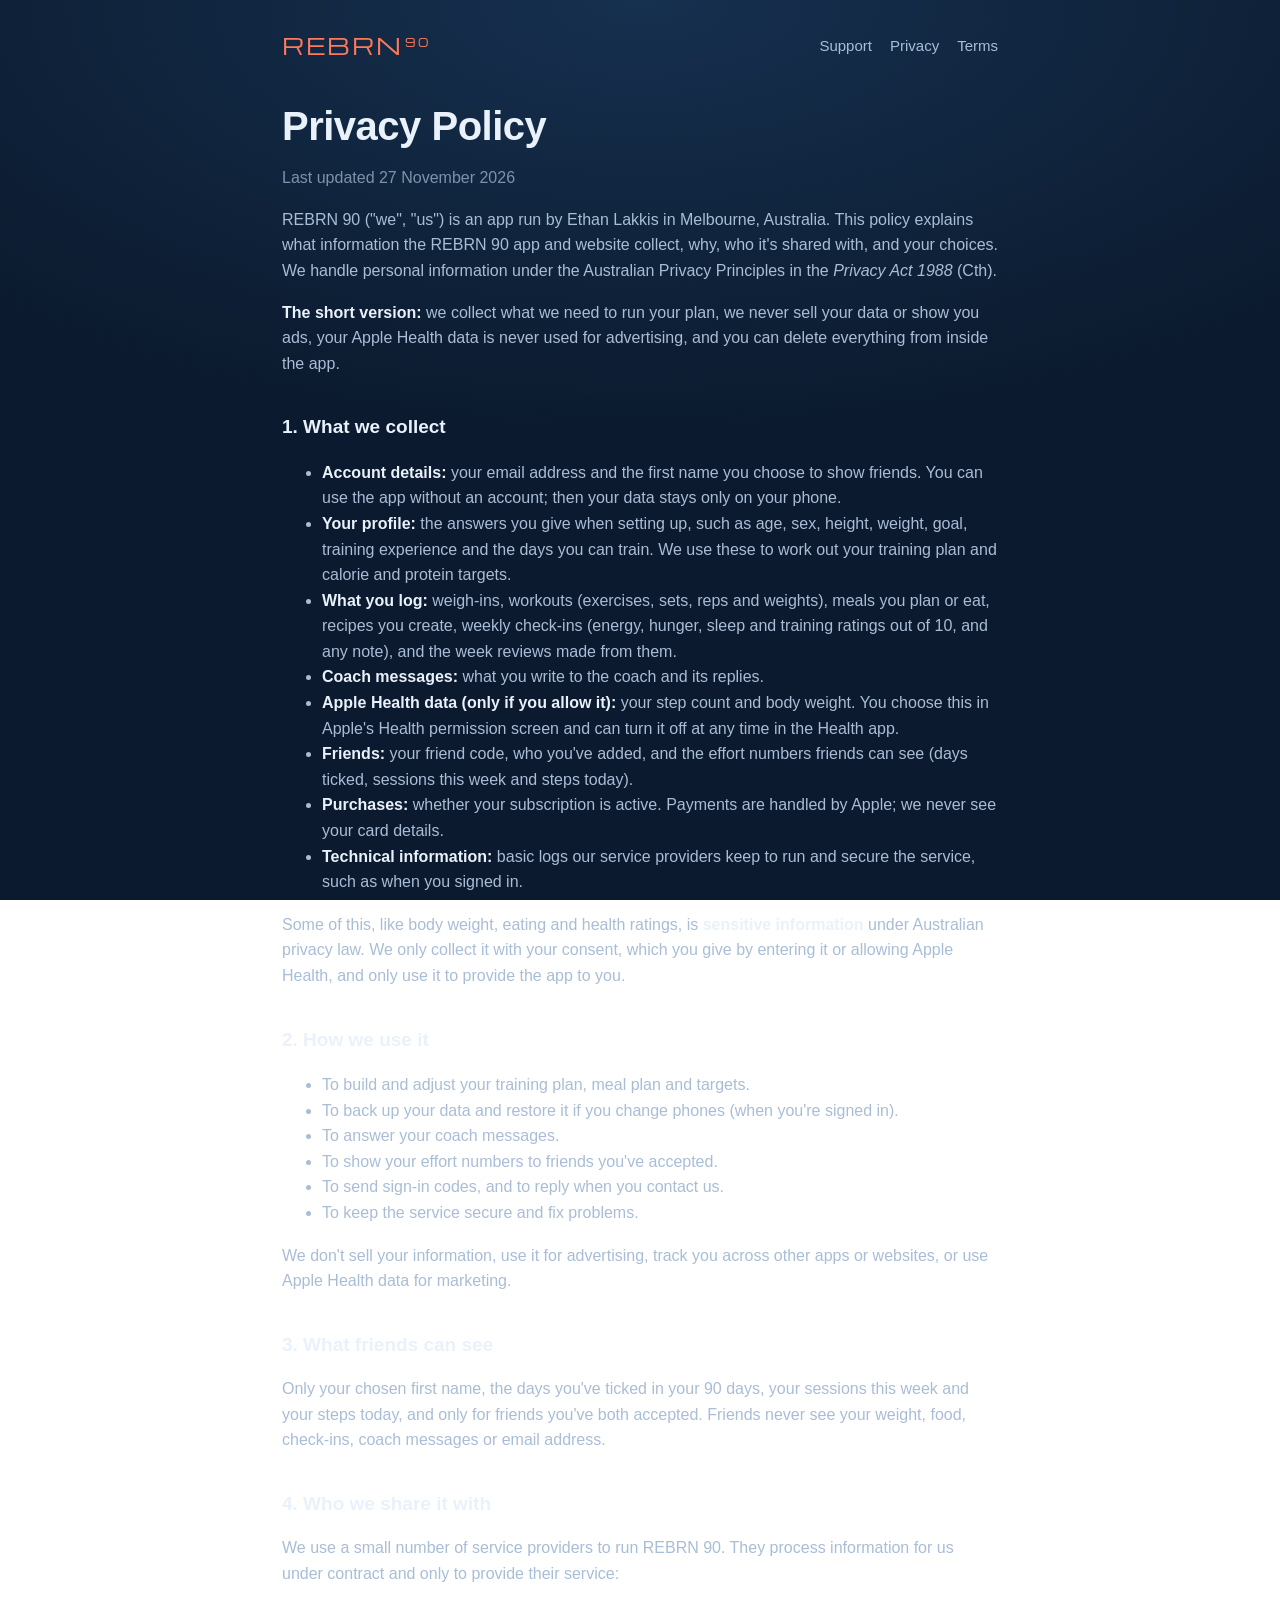
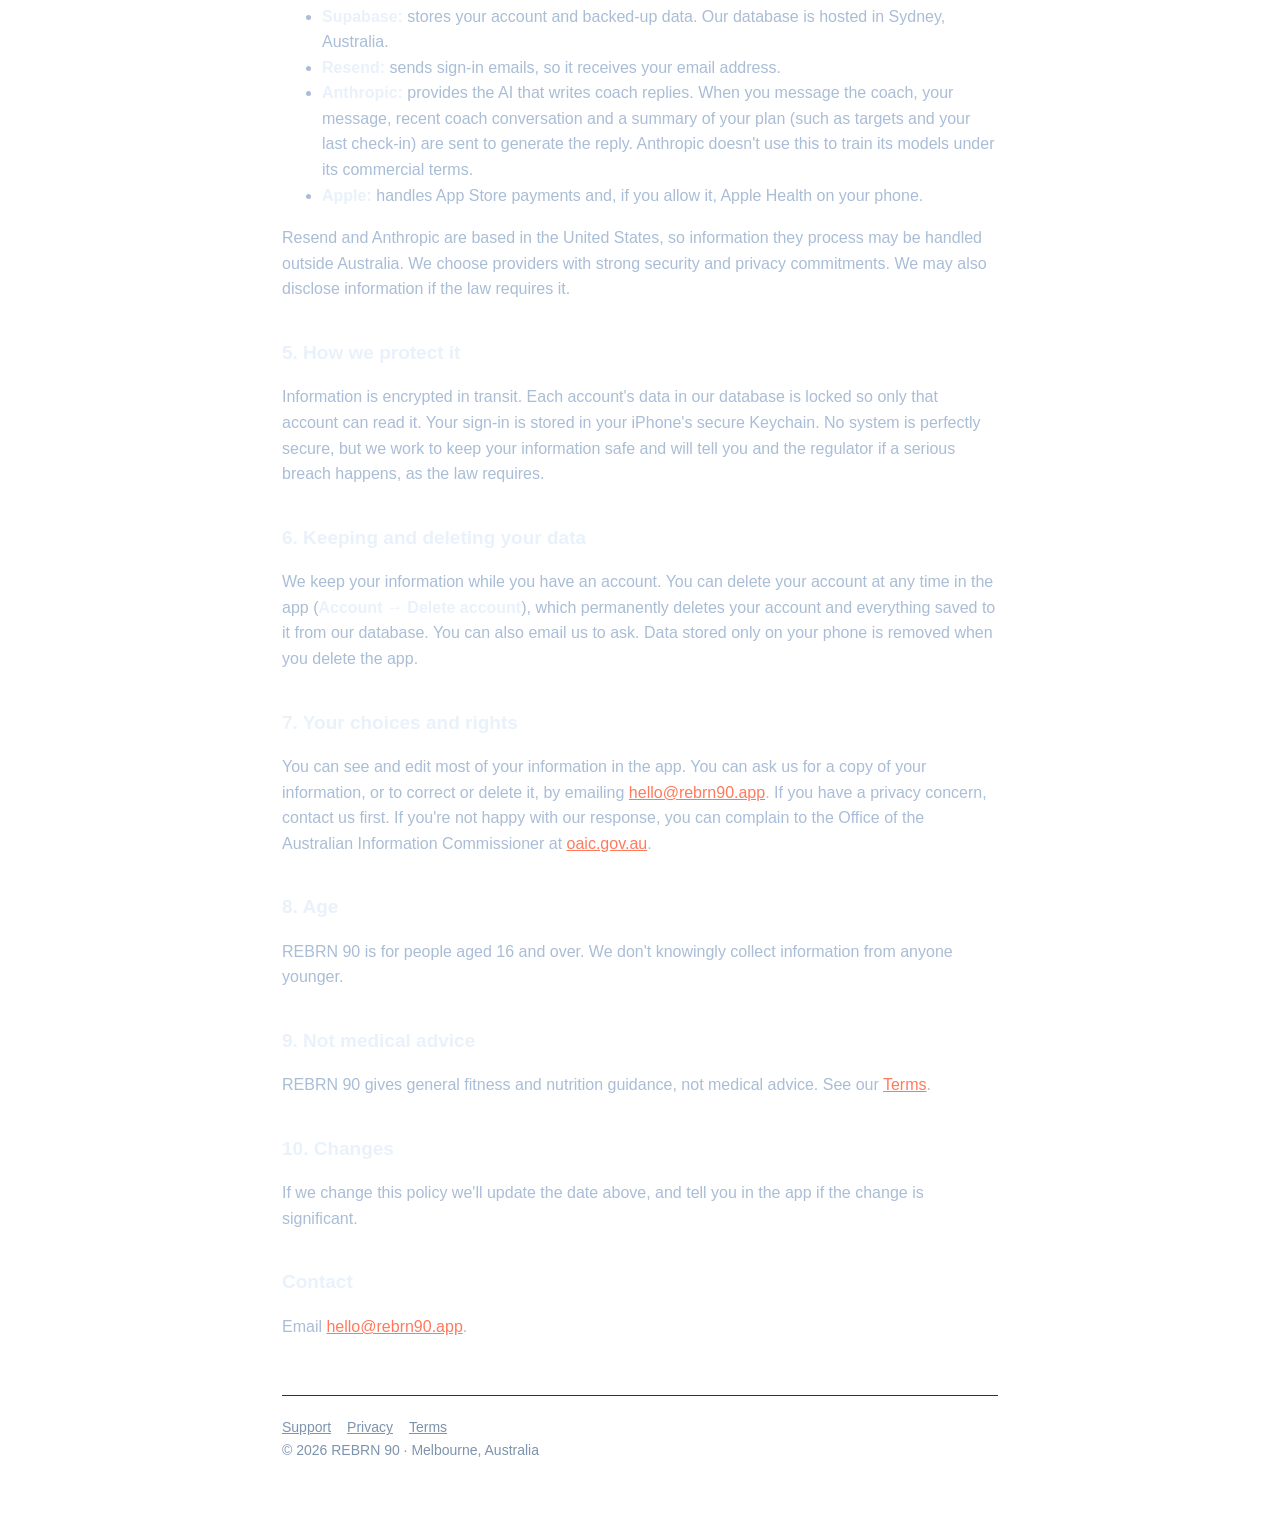
==== privacy.html @ 6eec84bf "Create privacy.html" ====
<!doctype html><html lang="en-AU"><head><meta charset="utf-8"><meta name="viewport" content="width=device-width,initial-scale=1"><link rel="preconnect" href="https://fonts.googleapis.com"><link href="https://fonts.googleapis.com/css2?family=Michroma&display=swap" rel="stylesheet"><link rel="stylesheet" href="/style.css"><title>Privacy Policy · REBRN 90</title><meta name="description" content="How REBRN 90 collects, uses and protects your information."></head>
<body><div class="wrap"><header><a class="mark" href="/">REBRN<sup>90</sup></a><nav><a href="/support">Support</a><a href="/privacy">Privacy</a><a href="/terms">Terms</a></nav></header>
<main class="legal">

<h1>Privacy Policy</h1>
<p class="updated">Last updated 27 November 2026</p>
<p>REBRN 90 ("we", "us") is an app run by Ethan Lakkis in Melbourne, Australia. This policy explains what information the REBRN 90 app and website collect, why, who it's shared with, and your choices. We handle personal information under the Australian Privacy Principles in the <em>Privacy Act 1988</em> (Cth).</p>
<p><strong>The short version:</strong> we collect what we need to run your plan, we never sell your data or show you ads, your Apple Health data is never used for advertising, and you can delete everything from inside the app.</p>

<h2>1. What we collect</h2>
<ul>
<li><strong>Account details:</strong> your email address and the first name you choose to show friends. You can use the app without an account; then your data stays only on your phone.</li>
<li><strong>Your profile:</strong> the answers you give when setting up, such as age, sex, height, weight, goal, training experience and the days you can train. We use these to work out your training plan and calorie and protein targets.</li>
<li><strong>What you log:</strong> weigh-ins, workouts (exercises, sets, reps and weights), meals you plan or eat, recipes you create, weekly check-ins (energy, hunger, sleep and training ratings out of 10, and any note), and the week reviews made from them.</li>
<li><strong>Coach messages:</strong> what you write to the coach and its replies.</li>
<li><strong>Apple Health data (only if you allow it):</strong> your step count and body weight. You choose this in Apple's Health permission screen and can turn it off at any time in the Health app.</li>
<li><strong>Friends:</strong> your friend code, who you've added, and the effort numbers friends can see (days ticked, sessions this week and steps today).</li>
<li><strong>Purchases:</strong> whether your subscription is active. Payments are handled by Apple; we never see your card details.</li>
<li><strong>Technical information:</strong> basic logs our service providers keep to run and secure the service, such as when you signed in.</li>
</ul>
<p>Some of this, like body weight, eating and health ratings, is <strong>sensitive information</strong> under Australian privacy law. We only collect it with your consent, which you give by entering it or allowing Apple Health, and only use it to provide the app to you.</p>

<h2>2. How we use it</h2>
<ul>
<li>To build and adjust your training plan, meal plan and targets.</li>
<li>To back up your data and restore it if you change phones (when you're signed in).</li>
<li>To answer your coach messages.</li>
<li>To show your effort numbers to friends you've accepted.</li>
<li>To send sign-in codes, and to reply when you contact us.</li>
<li>To keep the service secure and fix problems.</li>
</ul>
<p>We don't sell your information, use it for advertising, track you across other apps or websites, or use Apple Health data for marketing.</p>

<h2>3. What friends can see</h2>
<p>Only your chosen first name, the days you've ticked in your 90 days, your sessions this week and your steps today, and only for friends you've both accepted. Friends never see your weight, food, check-ins, coach messages or email address.</p>

<h2>4. Who we share it with</h2>
<p>We use a small number of service providers to run REBRN 90. They process information for us under contract and only to provide their service:</p>
<ul>
<li><strong>Supabase:</strong> stores your account and backed-up data. Our database is hosted in Sydney, Australia.</li>
<li><strong>Resend:</strong> sends sign-in emails, so it receives your email address.</li>
<li><strong>Anthropic:</strong> provides the AI that writes coach replies. When you message the coach, your message, recent coach conversation and a summary of your plan (such as targets and your last check-in) are sent to generate the reply. Anthropic doesn't use this to train its models under its commercial terms.</li>
<li><strong>Apple:</strong> handles App Store payments and, if you allow it, Apple Health on your phone.</li>
</ul>
<p>Resend and Anthropic are based in the United States, so information they process may be handled outside Australia. We choose providers with strong security and privacy commitments. We may also disclose information if the law requires it.</p>

<h2>5. How we protect it</h2>
<p>Information is encrypted in transit. Each account's data in our database is locked so only that account can read it. Your sign-in is stored in your iPhone's secure Keychain. No system is perfectly secure, but we work to keep your information safe and will tell you and the regulator if a serious breach happens, as the law requires.</p>

<h2>6. Keeping and deleting your data</h2>
<p>We keep your information while you have an account. You can delete your account at any time in the app (<strong>Account → Delete account</strong>), which permanently deletes your account and everything saved to it from our database. You can also email us to ask. Data stored only on your phone is removed when you delete the app.</p>

<h2>7. Your choices and rights</h2>
<p>You can see and edit most of your information in the app. You can ask us for a copy of your information, or to correct or delete it, by emailing <a href="mailto:hello@rebrn90.app">hello@rebrn90.app</a>. If you have a privacy concern, contact us first. If you're not happy with our response, you can complain to the Office of the Australian Information Commissioner at <a href="https://www.oaic.gov.au">oaic.gov.au</a>.</p>

<h2>8. Age</h2>
<p>REBRN 90 is for people aged 16 and over. We don't knowingly collect information from anyone younger.</p>

<h2>9. Not medical advice</h2>
<p>REBRN 90 gives general fitness and nutrition guidance, not medical advice. See our <a href="/terms">Terms</a>.</p>

<h2>10. Changes</h2>
<p>If we change this policy we'll update the date above, and tell you in the app if the change is significant.</p>

<h2>Contact</h2>
<p>Email <a href="mailto:hello@rebrn90.app">hello@rebrn90.app</a>.</p>

</main>
<footer><a href="/support">Support</a><a href="/privacy">Privacy</a><a href="/terms">Terms</a><br>© 2026 REBRN 90 · Melbourne, Australia</footer></div></body></html>
---- style.css ----
:root{--bg:#0b1a2e;--card:#12263f;--text:#e9f1fb;--sub:#a9bdd6;--dim:#7d93ad;--coral:#ff7a5c;--teal:#8ccbc0;--line:#1f3755}
*{box-sizing:border-box}
html{-webkit-text-size-adjust:100%}
body{margin:0;background:radial-gradient(120% 80% at 50% 0%,#16304f 0%,var(--bg) 60%) fixed;color:var(--text);font:17px/1.6 -apple-system,BlinkMacSystemFont,"Segoe UI",Helvetica,Arial,sans-serif}
a{color:var(--coral)}
.wrap{max-width:760px;margin:0 auto;padding:28px 22px 64px}
header{display:flex;align-items:center;justify-content:space-between;gap:16px;margin-bottom:40px}
.mark{font-family:Michroma,-apple-system,sans-serif;font-size:22px;letter-spacing:2px;color:var(--coral);text-decoration:none}
.mark sup{font-size:11px;margin-left:2px}
nav a{color:var(--sub);text-decoration:none;margin-left:18px;font-size:15px}
nav a:hover{color:var(--text)}
h1{font-size:40px;line-height:1.15;margin:0 0 16px;letter-spacing:-.5px}
h2{font-size:22px;margin:36px 0 10px}
h3{font-size:17px;margin:22px 0 6px}
p,li{color:var(--sub)}
strong{color:var(--text)}
.lead{font-size:20px;color:var(--sub);margin:0 0 28px}
.badge{display:inline-block;background:var(--coral);color:var(--bg);font-weight:700;padding:13px 24px;border-radius:28px;text-decoration:none}
.note{font-size:14px;color:var(--dim);margin-top:12px}
.grid{display:grid;grid-template-columns:repeat(auto-fit,minmax(220px,1fr));gap:14px;margin:36px 0}
.card{background:var(--card);border:1px solid var(--line);border-radius:20px;padding:20px}
.card h3{margin:0 0 6px;color:var(--text)}
.card p{margin:0;font-size:15px}
.dots{display:grid;grid-template-columns:repeat(15,1fr);gap:5px;max-width:360px;margin:8px 0 30px}
.dots i{aspect-ratio:1;border-radius:4px;background:#1c2f49}
.dots i.on{background:var(--coral)}
.legal h2{font-size:19px}
.legal p,.legal li{font-size:16px}
.updated{color:var(--dim);font-size:14px}
footer{border-top:1px solid var(--line);margin-top:56px;padding-top:20px;font-size:14px;color:var(--dim)}
footer a{color:var(--dim);margin-right:16px}
@media (max-width:520px){h1{font-size:32px}nav a{margin-left:12px}}
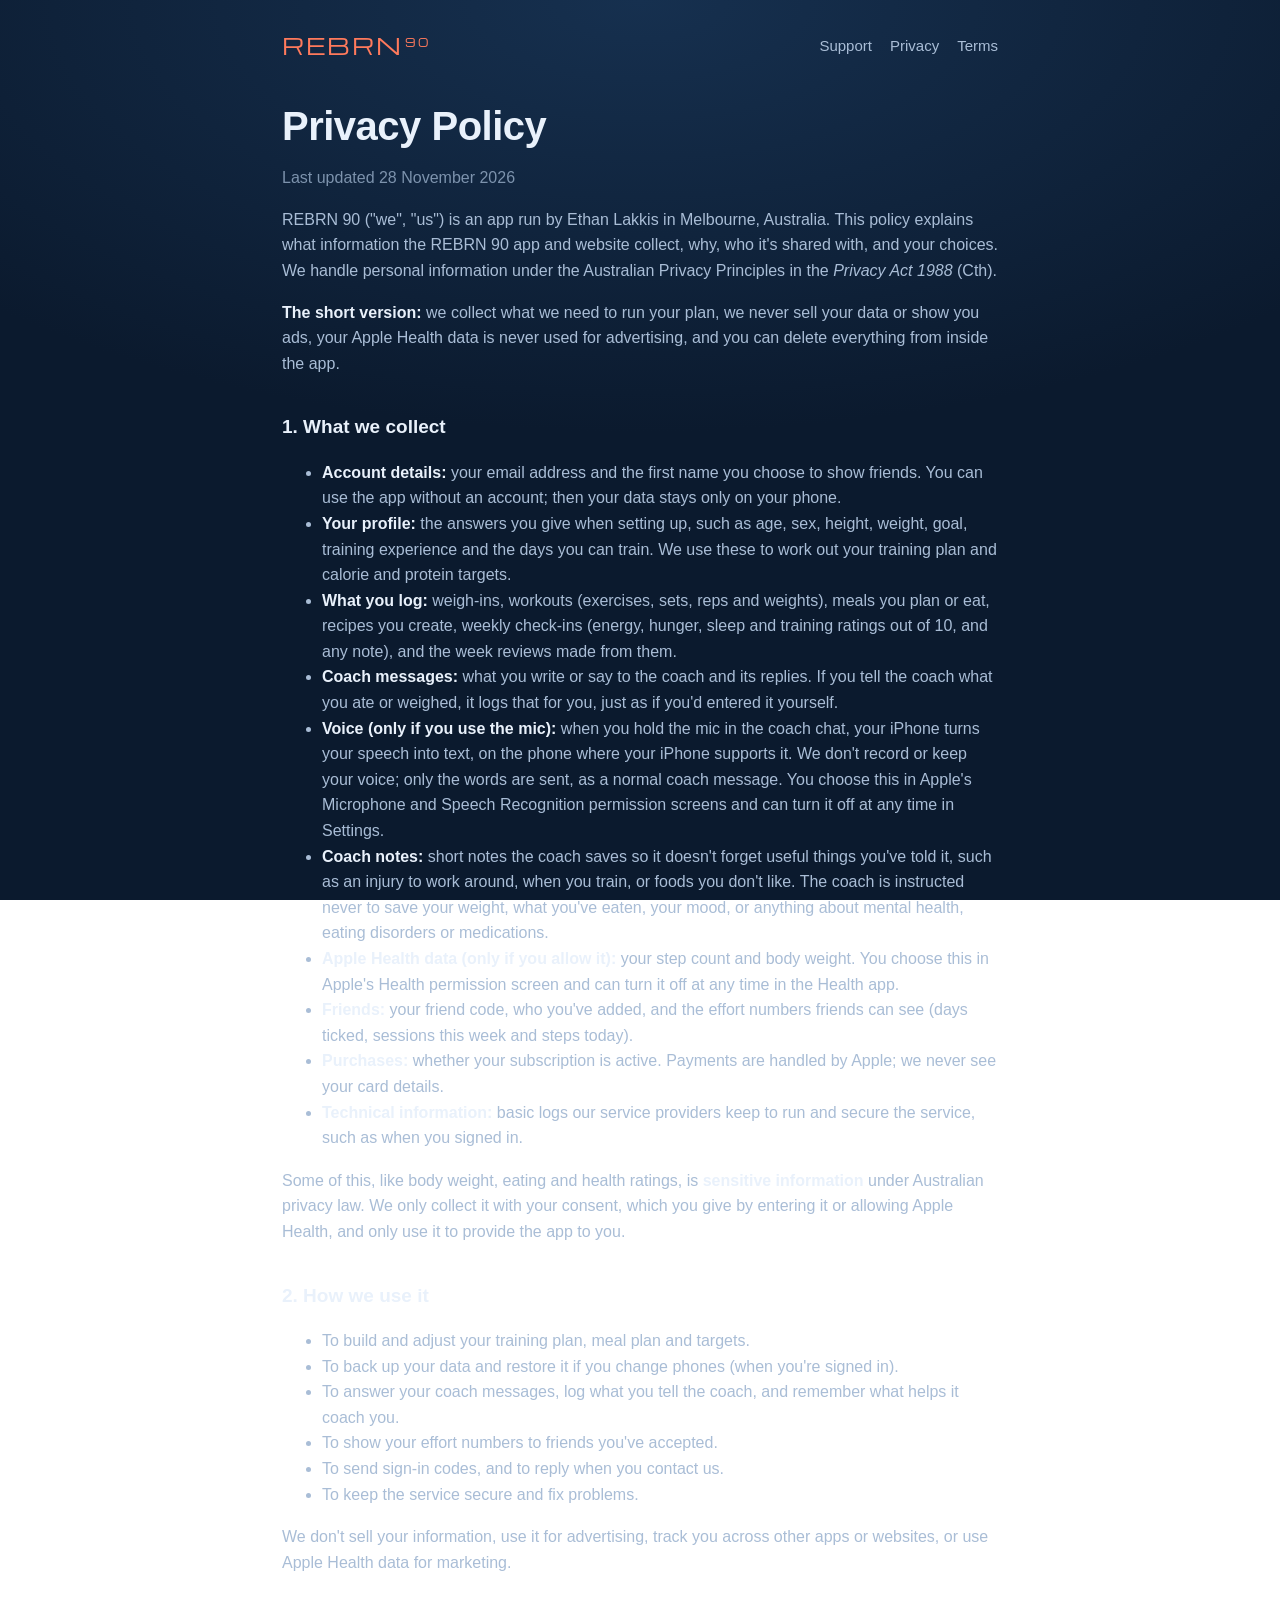
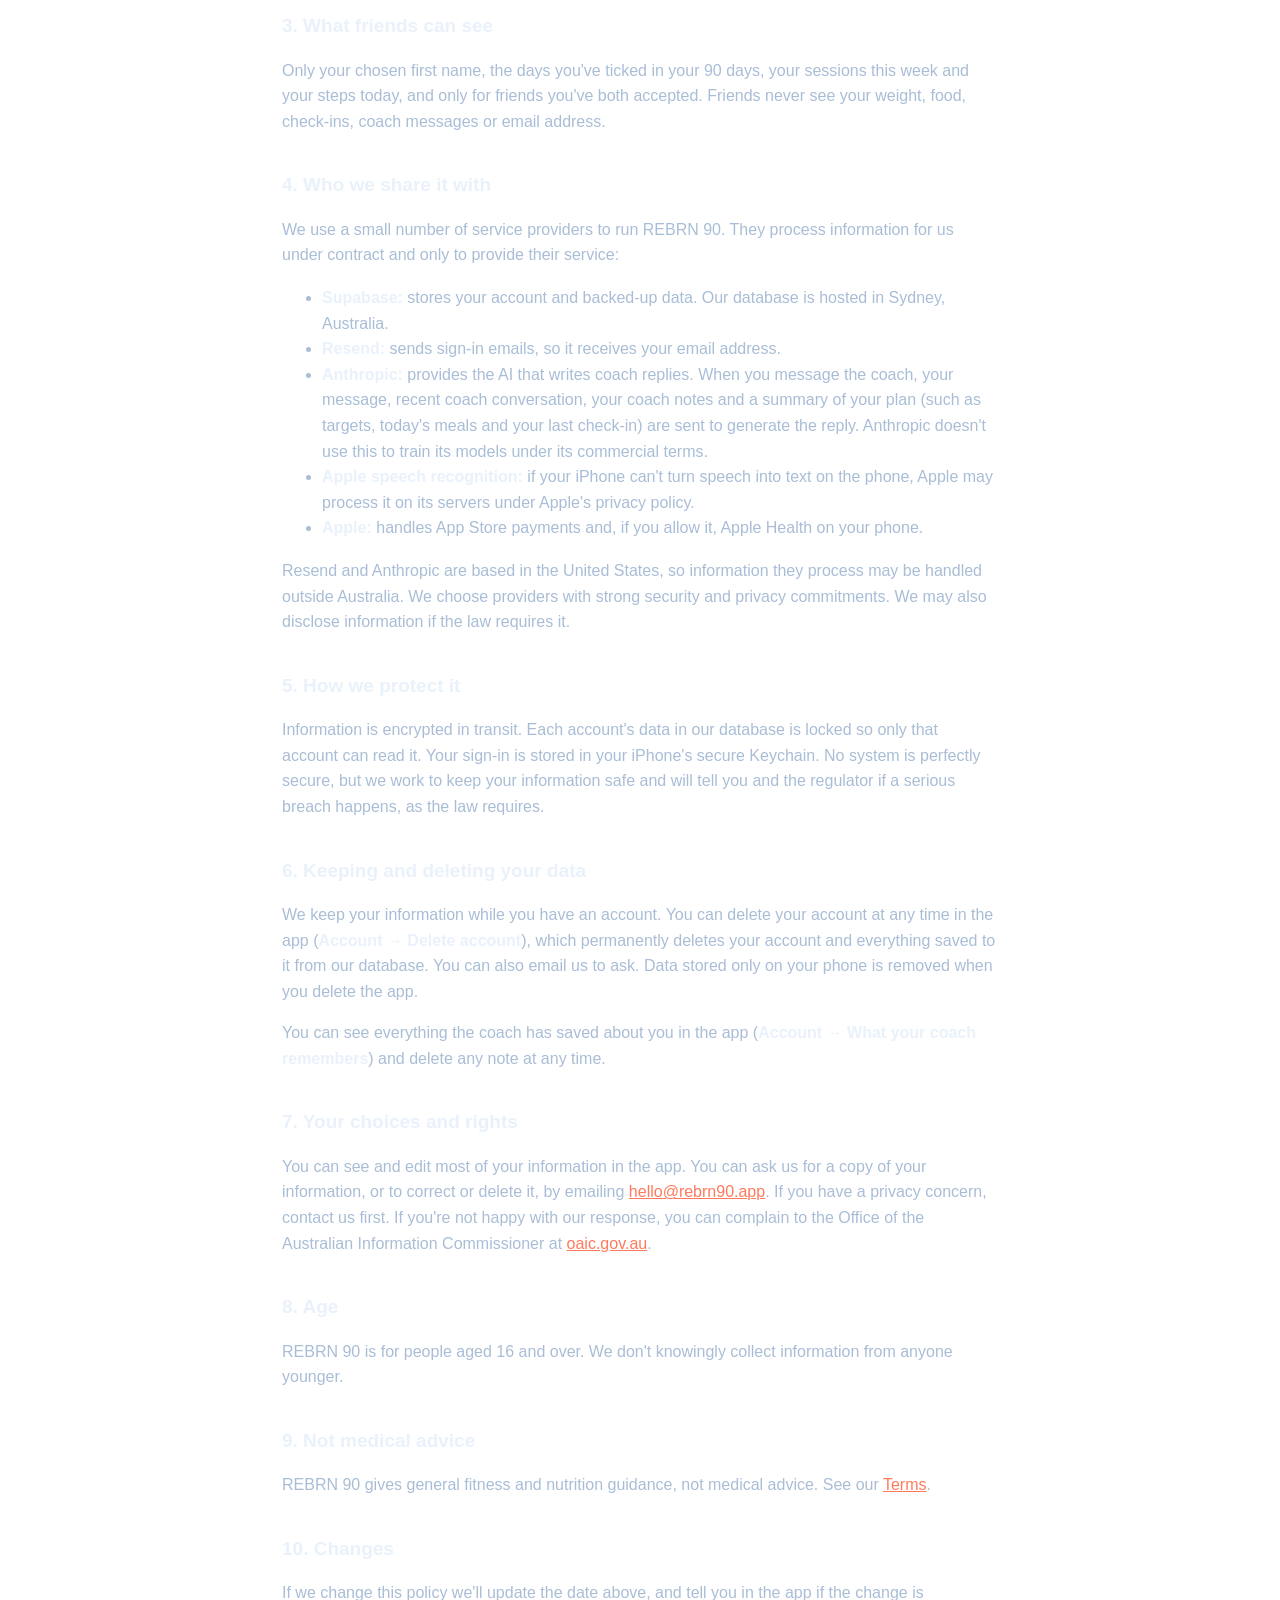
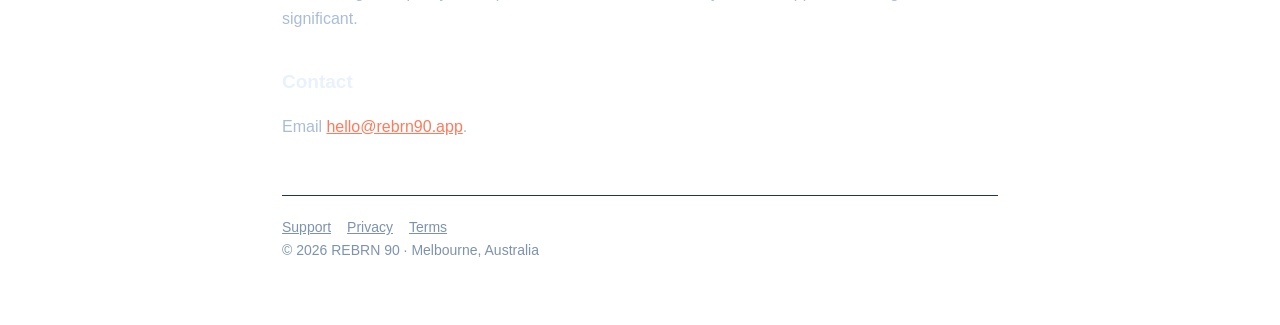
==== commit c395d302: "Update privacy.htmlPrivacy policy: voice input and coach memory" ====
--- a/privacy.html
+++ b/privacy.html
@@ -3,7 +3,7 @@
 <main class="legal">
 
 <h1>Privacy Policy</h1>
-<p class="updated">Last updated 27 November 2026</p>
+<p class="updated">Last updated 28 November 2026</p>
 <p>REBRN 90 ("we", "us") is an app run by Ethan Lakkis in Melbourne, Australia. This policy explains what information the REBRN 90 app and website collect, why, who it's shared with, and your choices. We handle personal information under the Australian Privacy Principles in the <em>Privacy Act 1988</em> (Cth).</p>
 <p><strong>The short version:</strong> we collect what we need to run your plan, we never sell your data or show you ads, your Apple Health data is never used for advertising, and you can delete everything from inside the app.</p>
 
@@ -12,7 +12,9 @@
 <li><strong>Account details:</strong> your email address and the first name you choose to show friends. You can use the app without an account; then your data stays only on your phone.</li>
 <li><strong>Your profile:</strong> the answers you give when setting up, such as age, sex, height, weight, goal, training experience and the days you can train. We use these to work out your training plan and calorie and protein targets.</li>
 <li><strong>What you log:</strong> weigh-ins, workouts (exercises, sets, reps and weights), meals you plan or eat, recipes you create, weekly check-ins (energy, hunger, sleep and training ratings out of 10, and any note), and the week reviews made from them.</li>
-<li><strong>Coach messages:</strong> what you write to the coach and its replies.</li>
+<li><strong>Coach messages:</strong> what you write or say to the coach and its replies. If you tell the coach what you ate or weighed, it logs that for you, just as if you'd entered it yourself.</li>
+<li><strong>Voice (only if you use the mic):</strong> when you hold the mic in the coach chat, your iPhone turns your speech into text, on the phone where your iPhone supports it. We don't record or keep your voice; only the words are sent, as a normal coach message. You choose this in Apple's Microphone and Speech Recognition permission screens and can turn it off at any time in Settings.</li>
+<li><strong>Coach notes:</strong> short notes the coach saves so it doesn't forget useful things you've told it, such as an injury to work around, when you train, or foods you don't like. The coach is instructed never to save your weight, what you've eaten, your mood, or anything about mental health, eating disorders or medications.</li>
 <li><strong>Apple Health data (only if you allow it):</strong> your step count and body weight. You choose this in Apple's Health permission screen and can turn it off at any time in the Health app.</li>
 <li><strong>Friends:</strong> your friend code, who you've added, and the effort numbers friends can see (days ticked, sessions this week and steps today).</li>
 <li><strong>Purchases:</strong> whether your subscription is active. Payments are handled by Apple; we never see your card details.</li>
@@ -24,7 +26,7 @@
 <ul>
 <li>To build and adjust your training plan, meal plan and targets.</li>
 <li>To back up your data and restore it if you change phones (when you're signed in).</li>
-<li>To answer your coach messages.</li>
+<li>To answer your coach messages, log what you tell the coach, and remember what helps it coach you.</li>
 <li>To show your effort numbers to friends you've accepted.</li>
 <li>To send sign-in codes, and to reply when you contact us.</li>
 <li>To keep the service secure and fix problems.</li>
@@ -39,7 +41,8 @@
 <ul>
 <li><strong>Supabase:</strong> stores your account and backed-up data. Our database is hosted in Sydney, Australia.</li>
 <li><strong>Resend:</strong> sends sign-in emails, so it receives your email address.</li>
-<li><strong>Anthropic:</strong> provides the AI that writes coach replies. When you message the coach, your message, recent coach conversation and a summary of your plan (such as targets and your last check-in) are sent to generate the reply. Anthropic doesn't use this to train its models under its commercial terms.</li>
+<li><strong>Anthropic:</strong> provides the AI that writes coach replies. When you message the coach, your message, recent coach conversation, your coach notes and a summary of your plan (such as targets, today's meals and your last check-in) are sent to generate the reply. Anthropic doesn't use this to train its models under its commercial terms.</li>
+<li><strong>Apple speech recognition:</strong> if your iPhone can't turn speech into text on the phone, Apple may process it on its servers under Apple's privacy policy.</li>
 <li><strong>Apple:</strong> handles App Store payments and, if you allow it, Apple Health on your phone.</li>
 </ul>
 <p>Resend and Anthropic are based in the United States, so information they process may be handled outside Australia. We choose providers with strong security and privacy commitments. We may also disclose information if the law requires it.</p>
@@ -49,6 +52,7 @@
 
 <h2>6. Keeping and deleting your data</h2>
 <p>We keep your information while you have an account. You can delete your account at any time in the app (<strong>Account → Delete account</strong>), which permanently deletes your account and everything saved to it from our database. You can also email us to ask. Data stored only on your phone is removed when you delete the app.</p>
+<p>You can see everything the coach has saved about you in the app (<strong>Account → What your coach remembers</strong>) and delete any note at any time.</p>
 
 <h2>7. Your choices and rights</h2>
 <p>You can see and edit most of your information in the app. You can ask us for a copy of your information, or to correct or delete it, by emailing <a href="mailto:hello@rebrn90.app">hello@rebrn90.app</a>. If you have a privacy concern, contact us first. If you're not happy with our response, you can complain to the Office of the Australian Information Commissioner at <a href="https://www.oaic.gov.au">oaic.gov.au</a>.</p>
